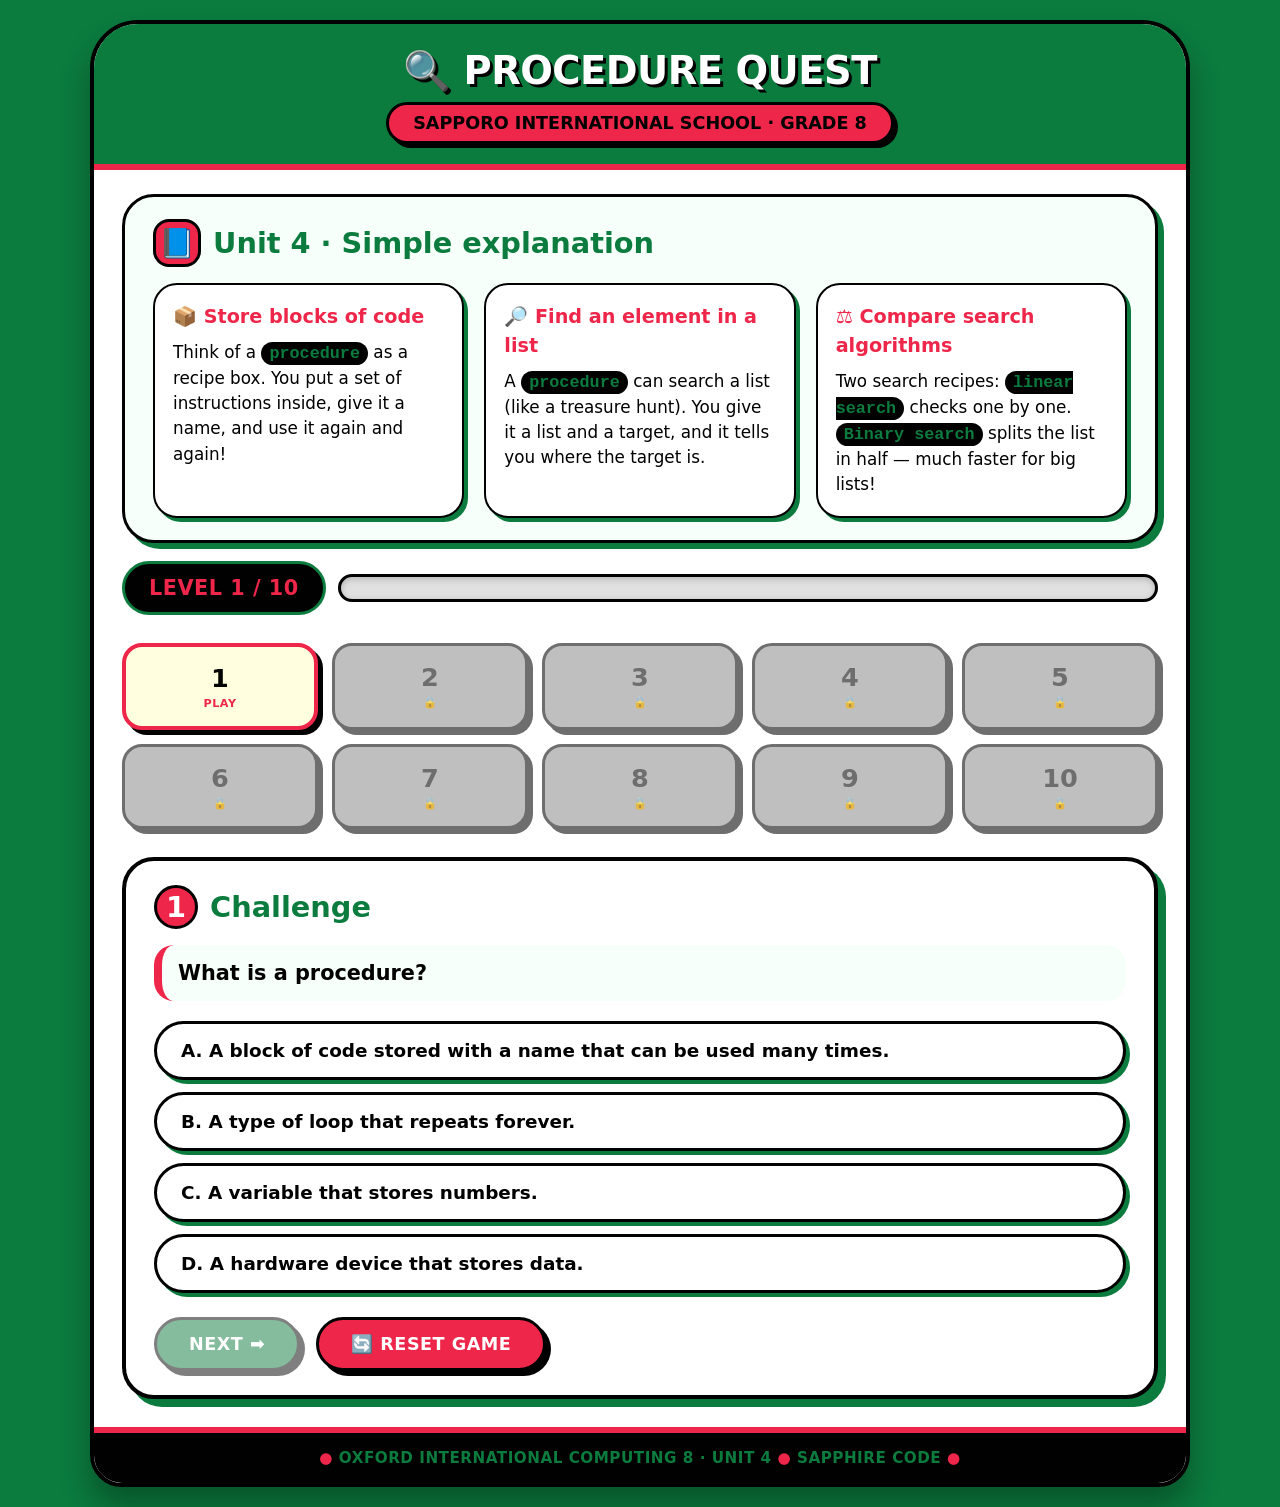
==== 8/unit4.html @ 26d69f3c "Add files via upload" ====
<!doctype html>
<html lang="en">
  <head>
    <meta charset="UTF-8" />
    <meta name="viewport" content="width=device-width, initial-scale=1.0" />
    <title>
      Procedures & Search Quest · Grade 8 · Sapporo International School
    </title>
    <style>
      * {
        margin: 0;
        padding: 0;
        box-sizing: border-box;
        font-family: "Segoe UI", "Poppins", system-ui, sans-serif;
      }

      body {
        background-color: #0b7b3e; /* Sapporo green */
        color: #010101;
        min-height: 100vh;
        display: flex;
        justify-content: center;
        align-items: center;
        padding: 20px;
      }

      .game-container {
        max-width: 1100px;
        width: 100%;
        background-color: #ffffff;
        border-radius: 48px 48px 32px 32px;
        box-shadow: 0 20px 30px rgba(1, 1, 1, 0.3);
        overflow: hidden;
        border: 4px solid #010101;
      }

      /* header with school colors */
      .header {
        background-color: #0b7b3e;
        padding: 24px 32px 20px;
        border-bottom: 6px solid #ee2649; /* crimson accent */
        text-align: center;
        position: relative;
      }

      .header h1 {
        color: #ffffff;
        font-size: 2.4rem;
        font-weight: 800;
        letter-spacing: -0.5px;
        text-shadow: 3px 3px 0 #010101;
        margin-bottom: 8px;
      }

      .header .subhead {
        color: #010101;
        background-color: #ee2649;
        display: inline-block;
        padding: 8px 24px;
        border-radius: 40px;
        font-weight: 700;
        font-size: 1.1rem;
        border: 3px solid #010101;
        box-shadow: 4px 4px 0 #010101;
      }

      /* simple explanation card */
      .explain-box {
        background-color: #f6fff9;
        margin: 24px 28px 12px;
        padding: 22px 28px;
        border-radius: 32px;
        border: 3px solid #010101;
        box-shadow: 6px 6px 0 #0b7b3e;
        color: #010101;
      }

      .explain-box h2 {
        font-size: 1.8rem;
        display: flex;
        align-items: center;
        gap: 12px;
        margin-bottom: 16px;
        color: #0b7b3e;
        font-weight: 800;
      }

      .explain-box h2 span {
        background: #ee2649;
        color: #ffffff;
        font-size: 1.8rem;
        width: 48px;
        height: 48px;
        display: inline-flex;
        align-items: center;
        justify-content: center;
        border-radius: 16px;
        border: 3px solid #010101;
      }

      .explain-grid {
        display: flex;
        flex-wrap: wrap;
        gap: 20px;
        justify-content: space-between;
      }

      .explain-item {
        flex: 1 1 220px;
        background: #ffffff;
        padding: 18px;
        border-radius: 24px;
        border: 2px solid #010101;
        box-shadow: 4px 4px 0 #0b7b3e;
        font-size: 1.05rem;
        line-height: 1.5;
      }

      .explain-item strong {
        color: #ee2649;
        font-size: 1.2rem;
        display: block;
        margin-bottom: 8px;
      }

      .explain-item code {
        background: #010101;
        color: #0b7b3e;
        padding: 2px 8px;
        border-radius: 20px;
        font-family: "Courier New", monospace;
        font-weight: 700;
      }

      /* progress + level tracker */
      .progress-area {
        margin: 18px 28px 10px;
        display: flex;
        align-items: center;
        gap: 12px;
        flex-wrap: wrap;
      }

      .level-badge {
        background: #010101;
        color: #ee2649;
        padding: 12px 24px;
        border-radius: 40px;
        font-weight: 800;
        font-size: 1.3rem;
        border: 3px solid #0b7b3e;
        letter-spacing: 0.5px;
      }

      .progress-bar-bg {
        flex: 1;
        height: 28px;
        background: #e0e0e0;
        border-radius: 30px;
        border: 3px solid #010101;
        overflow: hidden;
        box-shadow: inset 0 2px 6px rgba(0, 0, 0, 0.2);
      }

      .progress-fill {
        width: 0%;
        height: 100%;
        background: linear-gradient(90deg, #0b7b3e, #ee2649);
        transition: width 0.4s ease;
        border-radius: 30px;
      }

      /* challenge grid */
      .challenge-grid {
        display: grid;
        grid-template-columns: repeat(5, 1fr);
        gap: 14px;
        padding: 18px 28px 28px;
      }

      .level-btn {
        background: #ffffff;
        border: 3px solid #010101;
        border-radius: 20px;
        padding: 16px 0;
        font-size: 1.6rem;
        font-weight: 800;
        color: #010101;
        cursor: pointer;
        transition: all 0.15s;
        box-shadow: 5px 5px 0 #0b7b3e;
        display: flex;
        flex-direction: column;
        align-items: center;
        gap: 4px;
      }

      .level-btn small {
        font-size: 0.7rem;
        font-weight: 600;
        color: #ee2649;
        text-transform: uppercase;
        letter-spacing: 0.5px;
      }

      .level-btn:hover:not(.locked):not(.completed) {
        transform: translate(-2px, -2px);
        box-shadow: 8px 8px 0 #0b7b3e;
        background: #f0fff4;
      }

      .level-btn.locked {
        background: #b0b0b0;
        border-color: #4a4a4a;
        box-shadow: 5px 5px 0 #4a4a4a;
        color: #4a4a4a;
        cursor: not-allowed;
        opacity: 0.8;
      }

      .level-btn.locked small {
        color: #4a4a4a;
      }

      .level-btn.completed {
        background: #0b7b3e;
        color: #ffffff;
        border-color: #010101;
        box-shadow: 5px 5px 0 #ee2649;
      }

      .level-btn.completed small {
        color: #ffffff;
        opacity: 0.9;
      }

      .level-btn.active {
        border: 4px solid #ee2649;
        box-shadow: 5px 5px 0 #010101;
        background: #ffffe0;
      }

      /* question modal / area */
      .question-panel {
        background: #ffffff;
        margin: 0 28px 28px;
        padding: 24px 28px;
        border-radius: 32px;
        border: 4px solid #010101;
        box-shadow: 8px 8px 0 #0b7b3e;
        display: none;
      }

      .question-panel.show {
        display: block;
      }

      .question-panel h3 {
        font-size: 1.8rem;
        color: #0b7b3e;
        margin-bottom: 12px;
        display: flex;
        gap: 12px;
        align-items: center;
      }

      .question-panel h3 i {
        background: #ee2649;
        color: #fff;
        font-style: normal;
        width: 44px;
        height: 44px;
        display: inline-flex;
        align-items: center;
        justify-content: center;
        border-radius: 50%;
        border: 3px solid #010101;
        font-weight: 800;
      }

      .question-text {
        font-size: 1.3rem;
        font-weight: 600;
        margin: 16px 0 20px;
        padding: 16px;
        background: #f6fff9;
        border-radius: 20px;
        border-left: 8px solid #ee2649;
      }

      .options {
        display: flex;
        flex-direction: column;
        gap: 12px;
        margin-bottom: 24px;
      }

      .option-btn {
        background: #ffffff;
        border: 3px solid #010101;
        border-radius: 60px;
        padding: 16px 24px;
        text-align: left;
        font-size: 1.15rem;
        font-weight: 600;
        cursor: pointer;
        transition: 0.1s;
        box-shadow: 4px 4px 0 #0b7b3e;
        color: #010101;
        display: flex;
        align-items: center;
        gap: 12px;
      }

      .option-btn:hover:not(:disabled) {
        background: #f0fff4;
        transform: translate(-2px, -2px);
        box-shadow: 6px 6px 0 #0b7b3e;
      }

      .option-btn.correct-answer {
        background: #0b7b3e;
        color: #ffffff;
        border-color: #010101;
        box-shadow: 4px 4px 0 #ee2649;
      }

      .option-btn.wrong-answer {
        background: #ee2649;
        color: #ffffff;
        border-color: #010101;
        box-shadow: 4px 4px 0 #010101;
      }

      .option-btn:disabled {
        cursor: default;
        opacity: 0.9;
      }

      .feedback {
        font-size: 1.2rem;
        font-weight: 700;
        padding: 16px;
        border-radius: 20px;
        margin-bottom: 16px;
        display: none;
        border: 3px solid #010101;
      }

      .feedback.success {
        background: #0b7b3e;
        color: #ffffff;
      }

      .feedback.error {
        background: #ee2649;
        color: #ffffff;
      }

      .feedback.show {
        display: block;
      }

      .action-buttons {
        display: flex;
        gap: 16px;
        flex-wrap: wrap;
      }

      .btn {
        background: #0b7b3e;
        color: #ffffff;
        font-weight: 800;
        padding: 14px 32px;
        border-radius: 40px;
        border: 3px solid #010101;
        font-size: 1.1rem;
        cursor: pointer;
        box-shadow: 5px 5px 0 #010101;
        transition: 0.1s;
        text-transform: uppercase;
        letter-spacing: 0.5px;
      }

      .btn:hover {
        transform: translate(-2px, -2px);
        box-shadow: 7px 7px 0 #010101;
      }

      .btn:active {
        transform: translate(2px, 2px);
        box-shadow: 3px 3px 0 #010101;
      }

      .btn.secondary {
        background: #ee2649;
        color: #ffffff;
      }

      .btn.ghost {
        background: #ffffff;
        color: #010101;
      }

      .btn:disabled {
        opacity: 0.5;
        pointer-events: none;
      }

      /* footer */
      .footer {
        background: #010101;
        color: #0b7b3e;
        text-align: center;
        padding: 16px;
        font-weight: 600;
        font-size: 0.95rem;
        letter-spacing: 0.5px;
        border-top: 6px solid #ee2649;
      }

      .footer span {
        color: #ee2649;
      }

      @media (max-width: 700px) {
        .challenge-grid {
          grid-template-columns: repeat(3, 1fr);
        }
        .header h1 {
          font-size: 1.8rem;
        }
        .explain-grid {
          flex-direction: column;
        }
      }
    </style>
  </head>
  <body>
    <div class="game-container">
      <!-- header -->
      <div class="header">
        <h1>🔍 PROCEDURE QUEST</h1>
        <div class="subhead">SAPPORO INTERNATIONAL SCHOOL · GRADE 8</div>
      </div>

      <!-- kid-friendly explanation -->
      <div class="explain-box">
        <h2><span>📘</span> Unit 4 · Simple explanation</h2>
        <div class="explain-grid">
          <div class="explain-item">
            <strong>📦 Store blocks of code</strong>
            Think of a <code>procedure</code> as a recipe box. You put a set of
            instructions inside, give it a name, and use it again and again!
          </div>
          <div class="explain-item">
            <strong>🔎 Find an element in a list</strong>
            A <code>procedure</code> can search a list (like a treasure hunt).
            You give it a list and a target, and it tells you where the target
            is.
          </div>
          <div class="explain-item">
            <strong>⚖️ Compare search algorithms</strong>
            Two search recipes: <code>linear search</code> checks one by one.
            <code>Binary search</code> splits the list in half — much faster for
            big lists!
          </div>
        </div>
      </div>

      <!-- progress -->
      <div class="progress-area">
        <div class="level-badge" id="levelBadge">LEVEL 1 / 10</div>
        <div class="progress-bar-bg">
          <div class="progress-fill" id="progressFill" style="width: 0%"></div>
        </div>
      </div>

      <!-- level buttons grid (10 challenges) -->
      <div class="challenge-grid" id="challengeGrid">
        <!-- generated by JS -->
      </div>

      <!-- question panel -->
      <div class="question-panel" id="questionPanel">
        <h3><i id="qNumber">1</i> Challenge</h3>
        <div class="question-text" id="questionText">Loading...</div>
        <div class="options" id="optionsContainer"></div>
        <div class="feedback" id="feedback"></div>
        <div class="action-buttons">
          <button class="btn" id="nextBtn" disabled>Next ➡️</button>
          <button class="btn secondary" id="resetBtn">🔄 Reset game</button>
        </div>
      </div>

      <!-- footer -->
      <div class="footer">
        <span>●</span> OXFORD INTERNATIONAL COMPUTING 8 · UNIT 4
        <span>●</span> SAPPHIRE CODE <span>●</span>
      </div>
    </div>

    <script>
      // --------------------- DATA ---------------------
      // 10 levels, each with question + options + correct index + explanation
      const levels = [
        {
          // 1
          question: "What is a procedure?",
          options: [
            "A block of code stored with a name that can be used many times.",
            "A type of loop that repeats forever.",
            "A variable that stores numbers.",
            "A hardware device that stores data.",
          ],
          correct: 0,
          explanation:
            "A procedure is a named block of code that you can call/use whenever you need it.",
        },
        {
          // 2
          question:
            "How do you use (call) a procedure named 'sayHello' in most programming languages?",
          options: [
            "sayHello()",
            "call sayHello",
            "procedure sayHello",
            "use sayHello[]",
          ],
          correct: 0,
          explanation:
            "You write the procedure name followed by parentheses: sayHello().",
        },
        {
          // 3
          question:
            "What does a procedure for finding an element in a list usually need?",
          options: [
            "The list and the target element.",
            "Only the list.",
            "Only the target element.",
            "A random number.",
          ],
          correct: 0,
          explanation:
            "Search procedures need the list to search in AND the element you are looking for.",
        },
        {
          // 4
          question:
            "Which search algorithm checks each element one by one, from start to end?",
          options: [
            "Linear search",
            "Binary search",
            "Quick search",
            "Jump search",
          ],
          correct: 0,
          explanation:
            "Linear search goes through each item in order. It works on unsorted lists.",
        },
        {
          // 5
          question: "What is a key requirement for binary search to work?",
          options: [
            "The list must be sorted.",
            "The list must be very short.",
            "The list must contain only numbers.",
            "The list must be empty.",
          ],
          correct: 0,
          explanation:
            "Binary search only works if the list is sorted (e.g., ascending order).",
        },
        {
          // 6
          question: "Which is usually faster for large sorted lists?",
          options: [
            "Binary search",
            "Linear search",
            "They are always the same speed",
            "Neither works on large lists",
          ],
          correct: 0,
          explanation:
            "Binary search is much faster because it eliminates half the list each step.",
        },
        {
          // 7
          question: "Why do we use procedures?",
          options: [
            "To avoid repeating the same code and make programs easier to read.",
            "To make programs run slower.",
            "To use more memory.",
            "To confuse other programmers.",
          ],
          correct: 0,
          explanation:
            "Procedures help us reuse code, keep things organized, and avoid repetition.",
        },
        {
          // 8
          question:
            "In a linear search procedure, what does it return if the element is not found?",
          options: [
            "A special value like -1 or 'not found'",
            "The first element of the list",
            "The last element of the list",
            "It always crashes",
          ],
          correct: 0,
          explanation:
            "Usually we return -1 or a message like 'not found' to show the target isn't there.",
        },
        {
          // 9
          question:
            "Which procedure call correctly uses a procedure 'findInList' that takes (list, target)?",
          options: [
            "findInList(myList, 42)",
            "findInList(myList 42)",
            "findInList = myList, 42",
            "procedure findInList(myList, 42)",
          ],
          correct: 0,
          explanation:
            "We call it by name and pass arguments inside parentheses, separated by commas.",
        },
        {
          // 10
          question: "Which statement best compares linear and binary search?",
          options: [
            "Linear search works on any list but is slower; binary search is faster but needs a sorted list.",
            "Binary search works on any list but is slower; linear search needs a sorted list.",
            "They both only work on sorted lists.",
            "Linear search is always faster than binary search.",
          ],
          correct: 0,
          explanation:
            "Linear search is simple but slow; binary search is fast but requires sorting first.",
        },
      ];

      // state
      let currentLevel = 0; // 0-indexed (0 to 9)
      let unlockedLevels = 1; // first level unlocked
      let completedLevels = []; // stores indices (0-based) of completed levels
      let answered = false;

      // DOM elements
      const challengeGrid = document.getElementById("challengeGrid");
      const questionPanel = document.getElementById("questionPanel");
      const qNumber = document.getElementById("qNumber");
      const questionText = document.getElementById("questionText");
      const optionsContainer = document.getElementById("optionsContainer");
      const feedback = document.getElementById("feedback");
      const nextBtn = document.getElementById("nextBtn");
      const resetBtn = document.getElementById("resetBtn");
      const levelBadge = document.getElementById("levelBadge");
      const progressFill = document.getElementById("progressFill");

      // --------------------- RENDER GRID ---------------------
      function renderGrid() {
        challengeGrid.innerHTML = "";
        for (let i = 0; i < levels.length; i++) {
          const btn = document.createElement("button");
          btn.className = "level-btn";
          const isUnlocked = i < unlockedLevels;
          const isCompleted = completedLevels.includes(i);
          const isActive = i === currentLevel && isUnlocked && !isCompleted;

          if (isCompleted) {
            btn.classList.add("completed");
          } else if (!isUnlocked) {
            btn.classList.add("locked");
          }
          if (isActive) {
            btn.classList.add("active");
          }

          btn.innerHTML = `
                ${i + 1}
                <small>${isCompleted ? "✔ done" : isUnlocked ? "play" : "🔒"}</small>
            `;

          if (isUnlocked && !isCompleted) {
            btn.addEventListener("click", () => {
              if (currentLevel !== i) {
                currentLevel = i;
                answered = false;
                renderGrid();
                showQuestion(i);
              }
            });
          } else if (isCompleted) {
            btn.addEventListener("click", () => {
              // completed levels can be viewed (but won't change progress)
              if (currentLevel !== i) {
                currentLevel = i;
                answered = true; // already answered
                renderGrid();
                showQuestion(i, true);
              }
            });
          }

          challengeGrid.appendChild(btn);
        }

        // update progress bar & badge
        const totalCompleted = completedLevels.length;
        const percent = (totalCompleted / levels.length) * 100;
        progressFill.style.width = percent + "%";
        levelBadge.textContent = `LEVEL ${currentLevel + 1} / 10`;
      }

      // --------------------- SHOW QUESTION ---------------------
      function showQuestion(index, reviewMode = false) {
        const level = levels[index];
        questionPanel.classList.add("show");
        qNumber.textContent = index + 1;
        questionText.textContent = level.question;

        // render options
        optionsContainer.innerHTML = "";
        level.options.forEach((opt, optIndex) => {
          const optBtn = document.createElement("button");
          optBtn.className = "option-btn";
          optBtn.textContent = `${String.fromCharCode(65 + optIndex)}. ${opt}`;

          // If this level is already completed or reviewMode, disable and show correct
          if (completedLevels.includes(index) || reviewMode) {
            optBtn.disabled = true;
            if (optIndex === level.correct) {
              optBtn.classList.add("correct-answer");
            }
            // if user had chosen wrong (we don't store, but we can show correct)
            // (kept simple)
          } else {
            optBtn.addEventListener("click", () =>
              handleAnswer(optIndex, index),
            );
          }
          optionsContainer.appendChild(optBtn);
        });

        // Reset feedback and next button
        feedback.classList.remove("show", "success", "error");
        feedback.textContent = "";
        nextBtn.disabled = true;

        if (completedLevels.includes(index) || reviewMode) {
          // already completed: show success feedback, enable next if not last
          feedback.classList.add("show", "success");
          feedback.textContent = "✅ You already completed this level!";
          if (index < levels.length - 1) {
            nextBtn.disabled = false;
          } else {
            nextBtn.disabled = true;
          }
          answered = true;
        } else {
          answered = false;
        }
      }

      // --------------------- HANDLE ANSWER ---------------------
      function handleAnswer(selectedIndex, levelIndex) {
        if (answered) return;
        const level = levels[levelIndex];
        const allOptions = document.querySelectorAll(".option-btn");
        // disable all options
        allOptions.forEach((btn) => (btn.disabled = true));

        // mark correct and wrong
        allOptions.forEach((btn, idx) => {
          if (idx === level.correct) {
            btn.classList.add("correct-answer");
          } else if (idx === selectedIndex && idx !== level.correct) {
            btn.classList.add("wrong-answer");
          }
        });

        const isCorrect = selectedIndex === level.correct;

        if (isCorrect) {
          feedback.classList.add("show", "success");
          feedback.textContent = "🎉 Correct! " + level.explanation;
          // mark level as completed if not already
          if (!completedLevels.includes(levelIndex)) {
            completedLevels.push(levelIndex);
            // unlock next level if this was the last unlocked one
            if (
              levelIndex + 1 < levels.length &&
              unlockedLevels < levelIndex + 2
            ) {
              unlockedLevels = Math.min(levelIndex + 2, levels.length);
            }
          }
        } else {
          feedback.classList.add("show", "error");
          feedback.textContent = "❌ Not quite. " + level.explanation;
          // even if wrong, we do NOT mark completed, but we allow retry?
          // For gamification, we keep the level unlocked to try again.
          // But to keep progress, we don't add to completed.
          // However, we want them to be able to retry: we re-enable options?
          // For simplicity, we keep options disabled after one attempt.
          // But we can allow them to reset the level via next? No — we give a "try again" button?
          // Let's improve: after wrong answer, we allow clicking the same level from grid to retry.
          // So we don't mark completed, but we set answered=false so they can try again?
          // But we already disabled options. We need to allow re-attempt.
          // We'll show a "try again" button? Simpler: after wrong, we enable "Try again"
          // but we don't have space. Instead, we'll let them click the level button again to reset.
          // So we set answered = false and re-render grid. But the options are disabled.
          // We'll use a small timeout to reset the level if wrong.
          answered = false;
          // Use setTimeout to reset the same level after a moment, so they can retry
          setTimeout(() => {
            // only reset if the wrong answer is still displayed (user hasn't navigated away)
            if (!completedLevels.includes(levelIndex)) {
              // Reset the level view
              // re-render options, clear feedback, etc.
              // But we need to keep level index
              if (currentLevel === levelIndex) {
                // re-show question but re-enable options
                showQuestion(levelIndex);
                // re-attach event listeners (showQuestion already does)
                // reset answered flag
                answered = false;
                // clear any wrong classes
                document.querySelectorAll(".option-btn").forEach((btn) => {
                  btn.classList.remove("correct-answer", "wrong-answer");
                  btn.disabled = false;
                });
                // hide feedback
                feedback.classList.remove("show", "success", "error");
                feedback.textContent = "";
                nextBtn.disabled = true;
              }
            }
          }, 2500);
          // we do not enable next button
          nextBtn.disabled = true;
          renderGrid(); // update grid (no completion added)
          return; // skip the rest
        }

        // if correct, update grid, enable next if not last level
        answered = true;
        if (levelIndex < levels.length - 1) {
          nextBtn.disabled = false;
        } else {
          nextBtn.disabled = true; // last level, no next
        }
        renderGrid();
      }

      // --------------------- NEXT BUTTON ---------------------
      nextBtn.addEventListener("click", () => {
        if (currentLevel < levels.length - 1) {
          // go to next level if it's unlocked (should be)
          if (currentLevel + 1 < unlockedLevels) {
            currentLevel++;
            answered = false;
            showQuestion(currentLevel);
            renderGrid();
          } else {
            // if next not unlocked (shouldn't happen after correct), do nothing
          }
        }
      });

      // --------------------- RESET GAME ---------------------
      resetBtn.addEventListener("click", () => {
        // reset state
        currentLevel = 0;
        unlockedLevels = 1;
        completedLevels = [];
        answered = false;
        // hide panel
        questionPanel.classList.remove("show");
        // reset feedback etc
        feedback.classList.remove("show", "success", "error");
        feedback.textContent = "";
        // re-render grid
        renderGrid();
        // optionally show first question? we can show it for convenience
        showQuestion(0);
      });

      // --------------------- INIT ---------------------
      function init() {
        // start with first level unlocked and active
        currentLevel = 0;
        unlockedLevels = 1;
        completedLevels = [];
        renderGrid();
        // show first question by default
        showQuestion(0);
      }

      init();
    </script>
  </body>
</html>
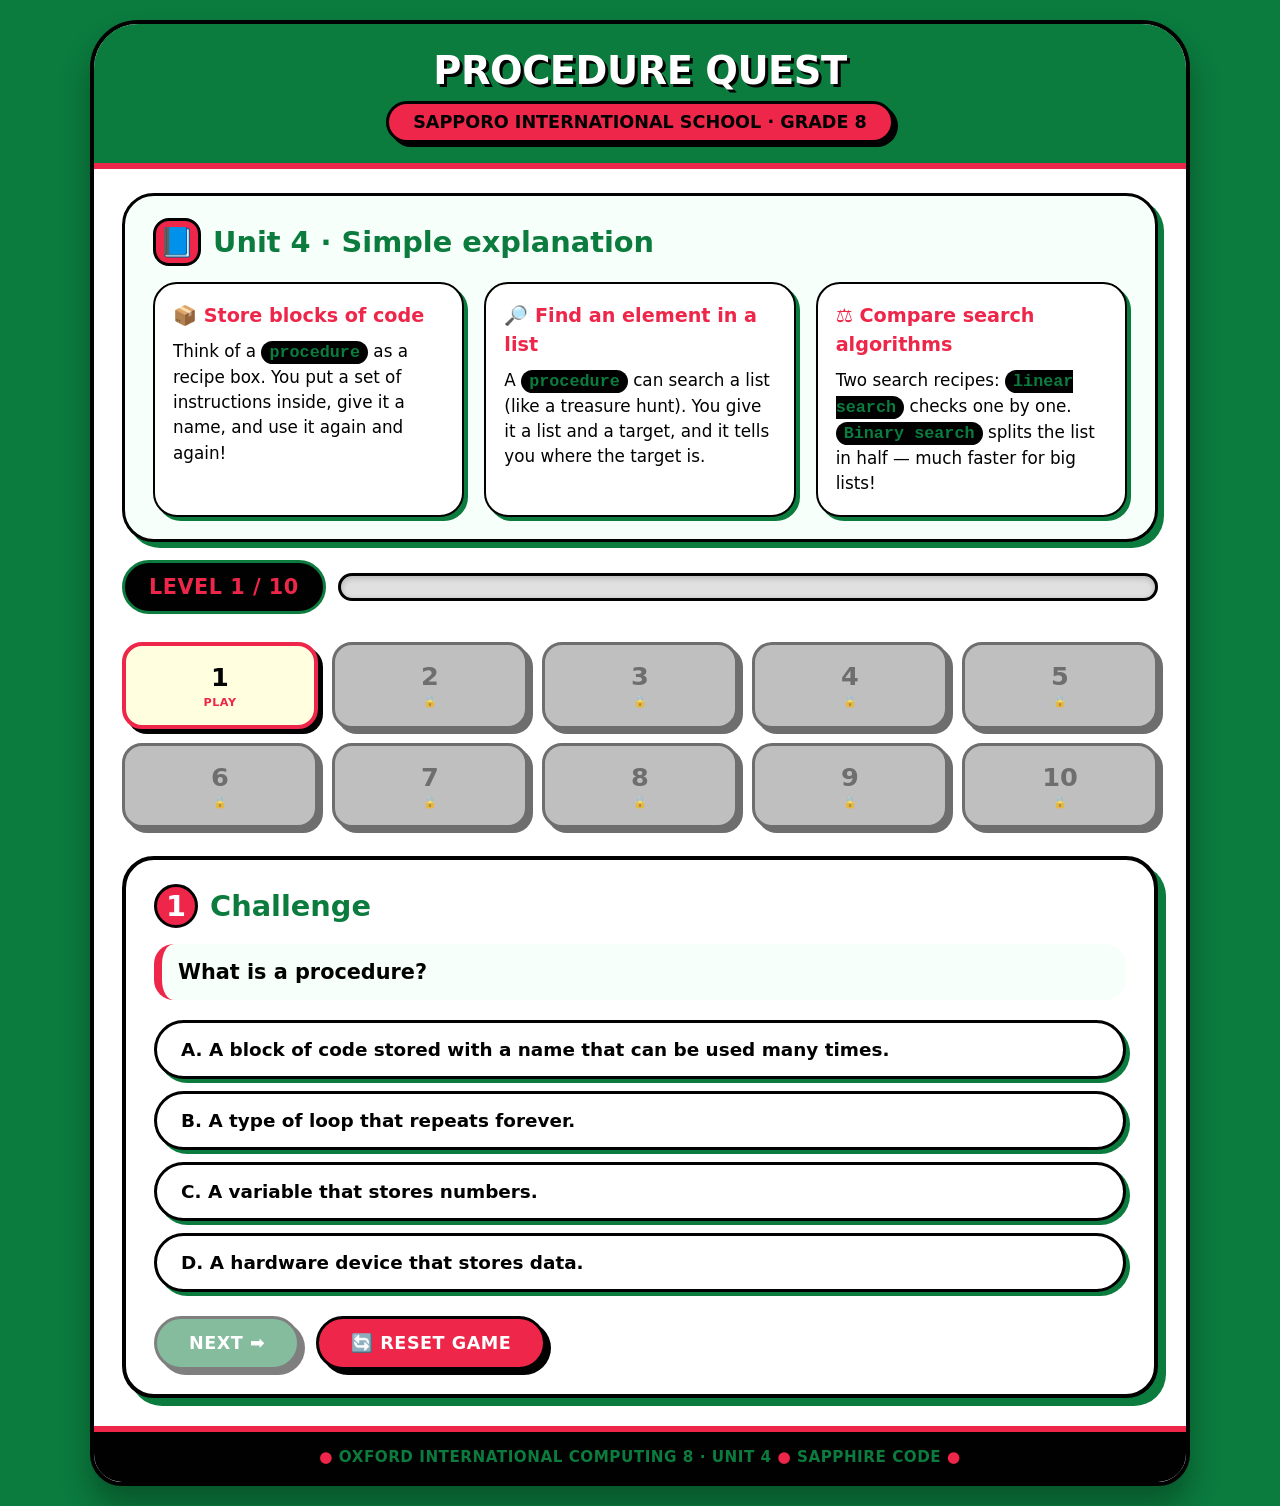
==== commit 57a06454: "Remove emoji from the title in unit4.html" ====
--- a/8/unit4.html
+++ b/8/unit4.html
@@ -440,7 +440,7 @@
     <div class="game-container">
       <!-- header -->
       <div class="header">
-        <h1>🔍 PROCEDURE QUEST</h1>
+        <h1>PROCEDURE QUEST</h1>
         <div class="subhead">SAPPORO INTERNATIONAL SCHOOL · GRADE 8</div>
       </div>
 
